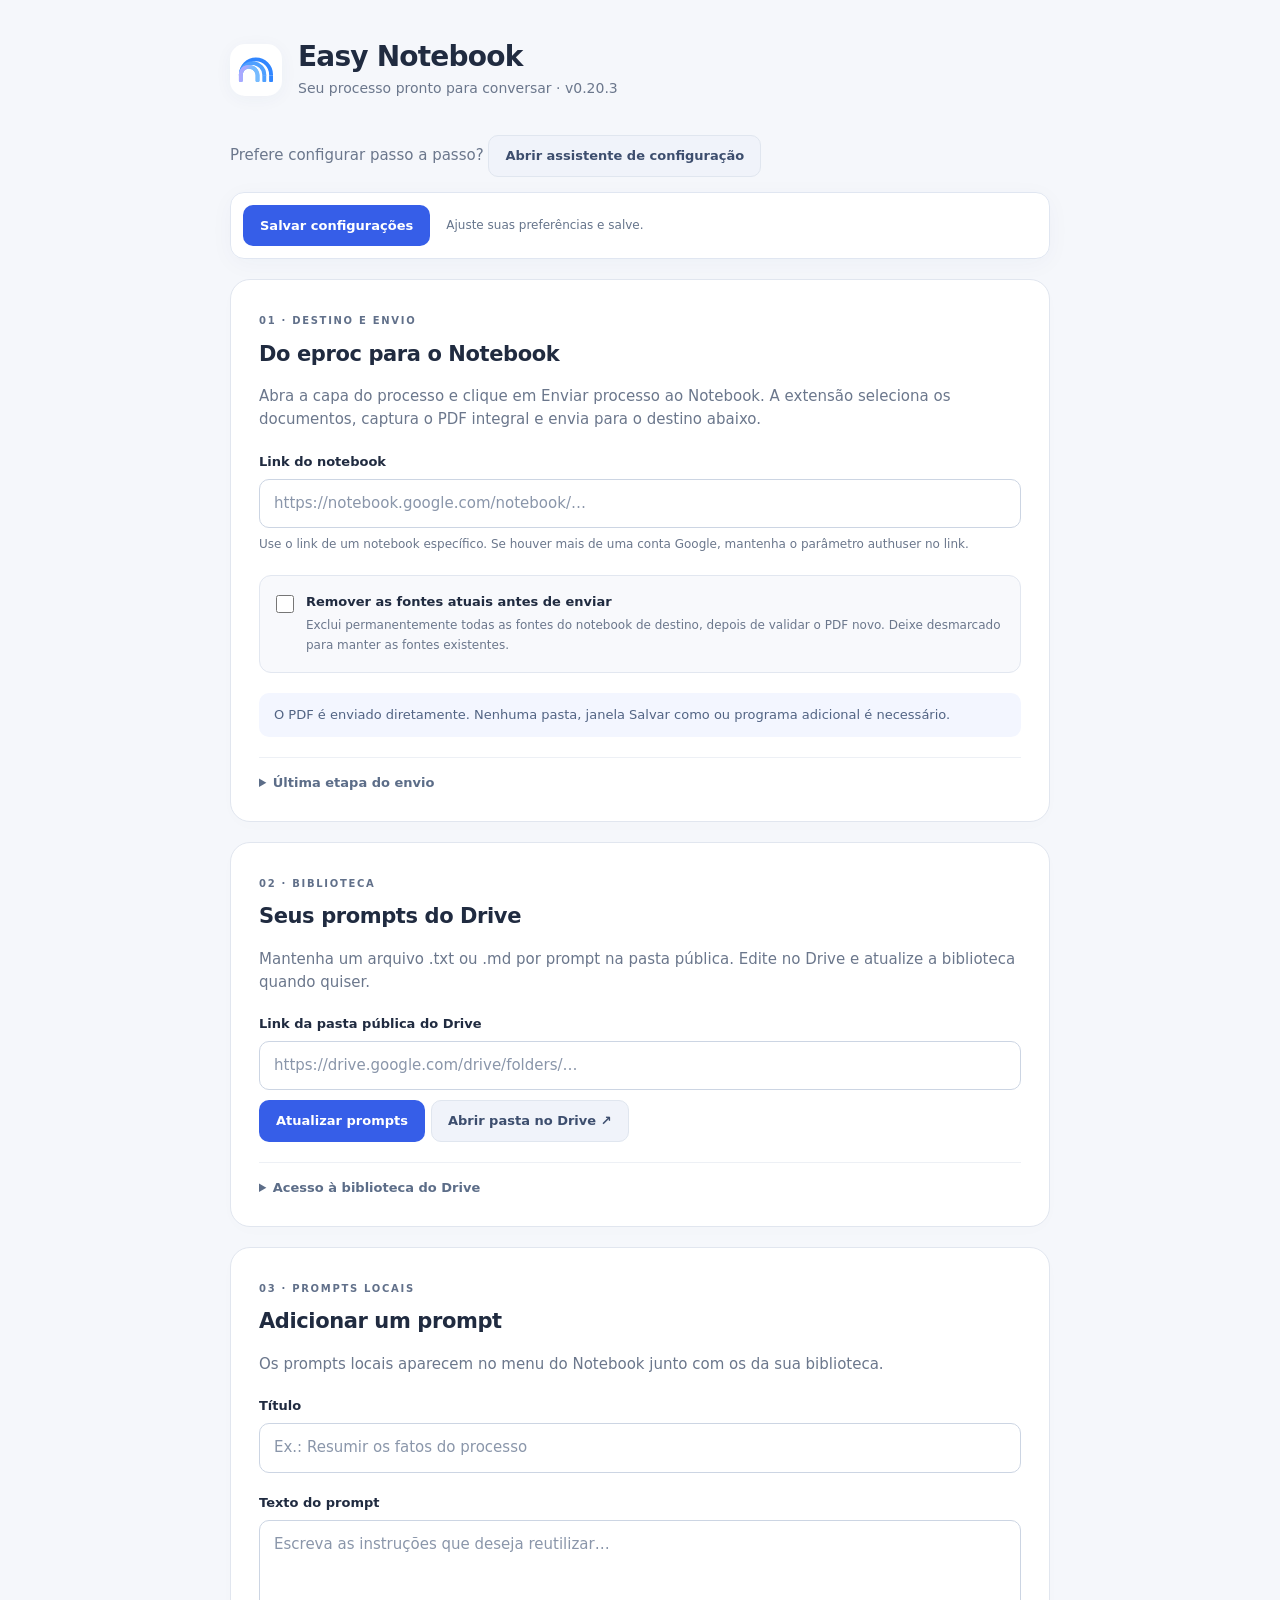
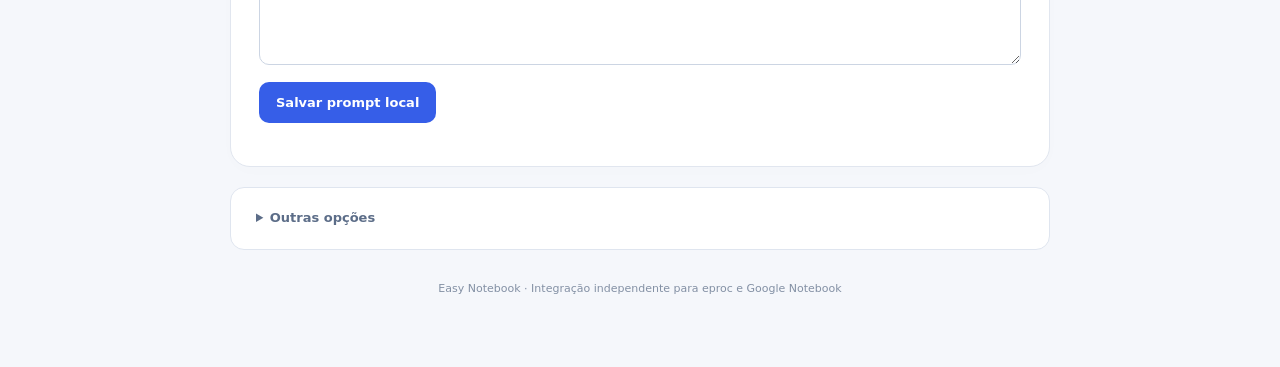
==== options.html @ 43a249f7 "Keep send action hidden throughout PDF generation" ====
<!doctype html>
<html lang="pt-BR"><meta charset="utf-8"><meta name="viewport" content="width=device-width,initial-scale=1"><title>Easy Notebook — Configurações</title><link rel="icon" href="icons/notebook.svg"><link rel="stylesheet" href="ui.css">
<main>
<header class="brand"><img src="icons/notebook.svg" width="52" height="52" alt=""><div><h1>Easy Notebook</h1><p class="muted">Seu processo pronto para conversar · v0.20.3</p></div></header>
<p class="muted setup-link">Prefere configurar passo a passo? <button id="setupWizard" type="button" class="secondary">Abrir assistente de configuração</button></p>
<div class="settings-toolbar"><button id="save" type="button">Salvar configurações</button><p id="status" role="status" aria-live="polite">Ajuste suas preferências e salve.</p></div>
<section><span class="eyebrow">01 · DESTINO E ENVIO</span><h2>Do eproc para o Notebook</h2><p class="muted">Abra a capa do processo e clique em Enviar processo ao Notebook. A extensão seleciona os documentos, captura o PDF integral e envia para o destino abaixo.</p><label for="notebook">Link do notebook</label><input id="notebook" type="url" placeholder="https://notebook.google.com/notebook/…"><small>Use o link de um notebook específico. Se houver mais de uma conta Google, mantenha o parâmetro authuser no link.</small>
<label class="check-card" for="replaceSources"><input id="replaceSources" type="checkbox"><span><strong>Remover as fontes atuais antes de enviar</strong><small>Exclui permanentemente todas as fontes do notebook de destino, depois de validar o PDF novo. Deixe desmarcado para manter as fontes existentes.</small></span></label>
<p class="hint">O PDF é enviado diretamente. Nenhuma pasta, janela Salvar como ou programa adicional é necessário.</p>
<details><summary>Última etapa do envio</summary><p id="flow-status" role="status">Nenhum andamento registrado.</p></details></section>
<section><span class="eyebrow">02 · BIBLIOTECA</span><h2>Seus prompts do Drive</h2><p class="muted">Mantenha um arquivo .txt ou .md por prompt na pasta pública. Edite no Drive e atualize a biblioteca quando quiser.</p><label for="folder">Link da pasta pública do Drive</label><input id="folder" type="url" placeholder="https://drive.google.com/drive/folders/…"><div class="button-row"><button id="sync" type="button">Atualizar prompts</button><button id="drive" class="secondary" type="button">Abrir pasta no Drive ↗</button></div><details><summary>Acesso à biblioteca do Drive</summary><label for="apiKey">Chave da API do Google Drive</label><input id="apiKey" type="password" autocomplete="off"><small>A atualização da pasta pública usa a API do Drive. Ative essa API e restrinja a chave a ela.</small></details></section>
<section><span class="eyebrow">03 · PROMPTS LOCAIS</span><h2>Adicionar um prompt</h2><p class="muted">Os prompts locais aparecem no menu do Notebook junto com os da sua biblioteca.</p><label for="title">Título</label><input id="title" placeholder="Ex.: Resumir os fatos do processo"><label for="body">Texto do prompt</label><textarea id="body" placeholder="Escreva as instruções que deseja reutilizar…"></textarea><button id="add" type="button">Salvar prompt local</button><ul id="prompts"></ul></section>
<details class="advanced"><summary>Outras opções</summary><p>Na capa do processo, o botão fica ao lado de Imprimir. Nas outras páginas, arraste o botão Easy Notebook para reposicioná-lo. A posição fica salva neste navegador, tanto no eproc quanto no Notebook.</p><button id="resetPosition" class="secondary" type="button">Restaurar posição do botão</button><hr><p>Para enviar um PDF que já está no computador, selecione o arquivo completo.</p><a class="button" href="transfer.html">Selecionar PDF</a><button id="downloads" class="secondary" type="button">Abrir pasta de downloads</button></details>
<footer>Easy Notebook · Integração independente para eproc e Google Notebook</footer>
</main><script src="options.js" type="module"></script></html>
---- ui.css ----
*{box-sizing:border-box}body{font:15px/1.55 system-ui,-apple-system,sans-serif;background:#f5f7fb;color:#202b40;margin:0;padding:40px 24px}main{max-width:820px;margin:auto}.brand{display:flex;gap:16px;align-items:center;margin:0 0 26px}.brand img{background:#fff;padding:8px;border-radius:15px;box-shadow:0 3px 18px #334c7d0b}.brand h1{font-size:28px;letter-spacing:-.8px;line-height:1.2;margin:0 0 4px}.brand p{margin:0;font-size:14px}section{background:#fff;border:1px solid #e1e6ef;border-radius:20px;padding:28px;margin:20px 0;box-shadow:0 4px 18px #1d335803}h2{font-size:21px;letter-spacing:-.4px;margin:6px 0 10px}h1{margin-bottom:4px}.eyebrow{font-size:10px;font-weight:750;letter-spacing:1.7px;color:#61708a}label{display:block;font-weight:600;font-size:13px;margin:20px 0 7px}input,textarea{width:100%;padding:12px 14px;border:1px solid #ccd5e3;border-radius:10px;font:inherit;background:#fff;color:inherit}input::placeholder,textarea::placeholder{color:#8a96aa}textarea{min-height:145px;resize:vertical}button,a.button{display:inline-block;background:#365ee8;color:#fff;border:1px solid transparent;padding:10px 16px;border-radius:10px;cursor:pointer;margin:10px 6px 0 0;text-decoration:none;font:600 13px/1.5 system-ui;transition:background .15s}button:hover,a.button:hover{background:#2748c9}button.secondary{background:#f0f3fa;color:#3d4e6e;border-color:#e0e6ef}button.secondary:hover{background:#e6ecf7}button:disabled{opacity:.5;cursor:wait}.muted,small{color:#6b778c}small{display:block;font-size:12px;line-height:1.65;margin-top:7px}.hint{background:#f3f6ff;color:#526484;padding:12px 15px;border-radius:10px;font-size:13px;margin-top:20px}.check-card{display:flex;align-items:flex-start;gap:12px;background:#f8f9fc;border:1px solid #e2e7f0;border-radius:12px;padding:16px;font-weight:400;cursor:pointer}.check-card input{width:18px;height:18px;flex-shrink:0;margin:3px 0;accent-color:#365ee8}.check-card strong{font-size:13px}.check-card small{margin:4px 0 0}.settings-toolbar{position:sticky;top:12px;z-index:10;background:#ffffffed;backdrop-filter:blur(12px);border:1px solid #e0e6f1;border-radius:14px;padding:12px;display:flex;align-items:center;gap:16px;box-shadow:0 5px 24px #233d6809}.settings-toolbar #save{flex-shrink:0;margin:0}.settings-toolbar #status{margin:0;color:#65748b;font-size:12px;white-space:pre-wrap}details{margin-top:20px;border-top:1px solid #edf0f5;padding-top:15px}summary{font-size:13px;color:#5c6d88;cursor:pointer;font-weight:600}.advanced{padding:20px 25px;border:1px solid #dfe5ef;border-radius:14px;background:#fff}.advanced p{font-size:13px;color:#65748b}li{display:flex;align-items:center;justify-content:space-between;gap:12px;padding:10px 0;border-bottom:1px solid #edf0f5;font-size:13px}ul{padding:0}li button{margin:0}footer{font-size:11px;color:#8390a4;text-align:center;padding:30px}button:focus-visible,input:focus-visible,textarea:focus-visible,a:focus-visible,summary:focus-visible{outline:3px solid #a5b9ff;outline-offset:3px}@media(max-width:600px){body{padding:20px 14px}section{padding:20px}.settings-toolbar{align-items:stretch;flex-direction:column;gap:8px}.brand h1{font-size:24px}}
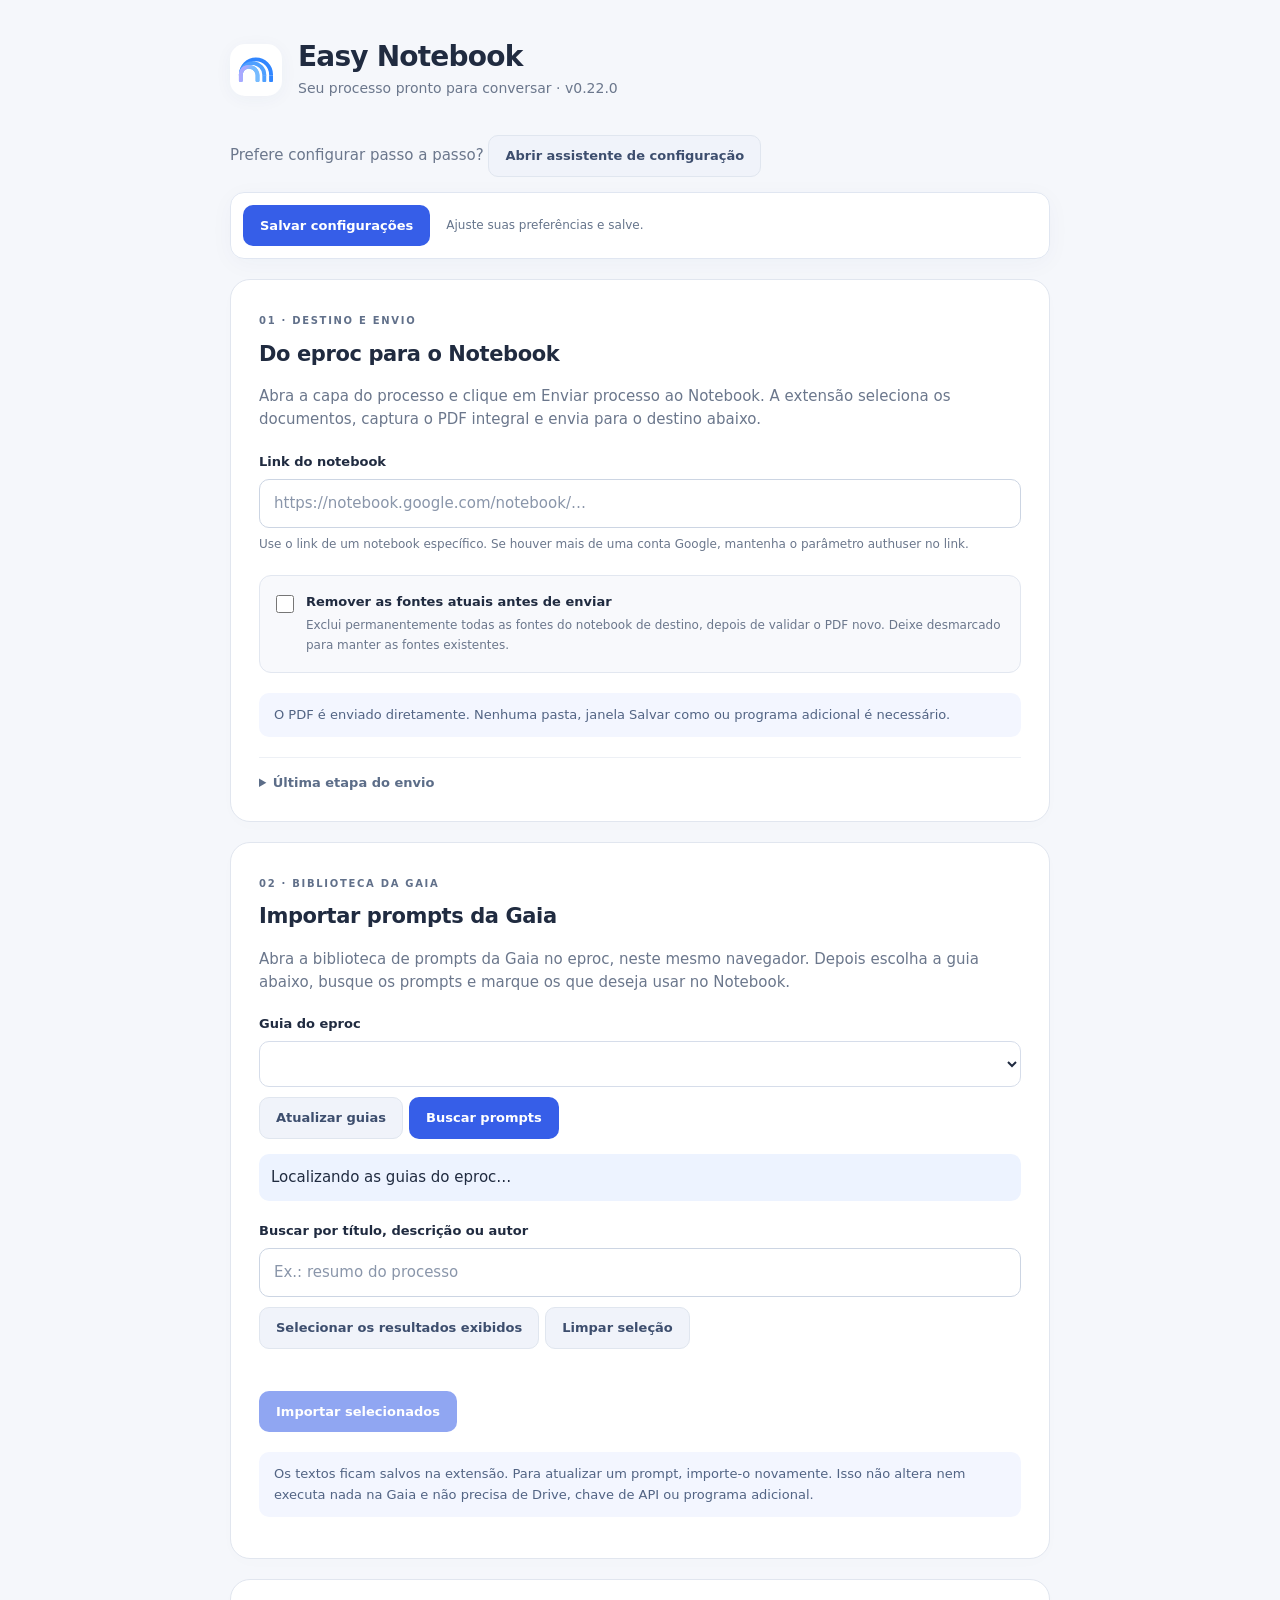
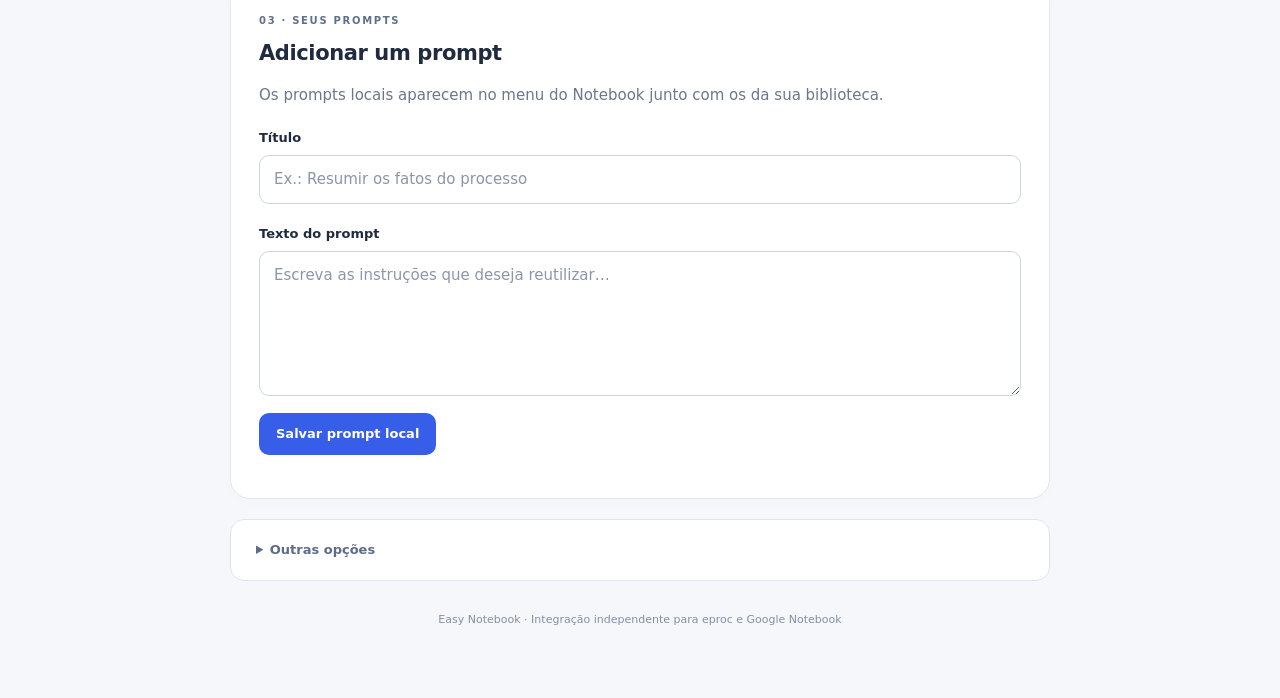
==== commit 6547caa3: "v0.22.0: importar prompts da Gaia" ====
--- a/options.html
+++ b/options.html
@@ -1,15 +1,22 @@
 <!doctype html>
 <html lang="pt-BR"><meta charset="utf-8"><meta name="viewport" content="width=device-width,initial-scale=1"><title>Easy Notebook — Configurações</title><link rel="icon" href="icons/notebook.svg"><link rel="stylesheet" href="ui.css">
 <main>
-<header class="brand"><img src="icons/notebook.svg" width="52" height="52" alt=""><div><h1>Easy Notebook</h1><p class="muted">Seu processo pronto para conversar · v0.20.3</p></div></header>
+<header class="brand"><img src="icons/notebook.svg" width="52" height="52" alt=""><div><h1>Easy Notebook</h1><p class="muted">Seu processo pronto para conversar · v0.22.0</p></div></header>
 <p class="muted setup-link">Prefere configurar passo a passo? <button id="setupWizard" type="button" class="secondary">Abrir assistente de configuração</button></p>
 <div class="settings-toolbar"><button id="save" type="button">Salvar configurações</button><p id="status" role="status" aria-live="polite">Ajuste suas preferências e salve.</p></div>
 <section><span class="eyebrow">01 · DESTINO E ENVIO</span><h2>Do eproc para o Notebook</h2><p class="muted">Abra a capa do processo e clique em Enviar processo ao Notebook. A extensão seleciona os documentos, captura o PDF integral e envia para o destino abaixo.</p><label for="notebook">Link do notebook</label><input id="notebook" type="url" placeholder="https://notebook.google.com/notebook/…"><small>Use o link de um notebook específico. Se houver mais de uma conta Google, mantenha o parâmetro authuser no link.</small>
 <label class="check-card" for="replaceSources"><input id="replaceSources" type="checkbox"><span><strong>Remover as fontes atuais antes de enviar</strong><small>Exclui permanentemente todas as fontes do notebook de destino, depois de validar o PDF novo. Deixe desmarcado para manter as fontes existentes.</small></span></label>
 <p class="hint">O PDF é enviado diretamente. Nenhuma pasta, janela Salvar como ou programa adicional é necessário.</p>
 <details><summary>Última etapa do envio</summary><p id="flow-status" role="status">Nenhum andamento registrado.</p></details></section>
-<section><span class="eyebrow">02 · BIBLIOTECA</span><h2>Seus prompts do Drive</h2><p class="muted">Mantenha um arquivo .txt ou .md por prompt na pasta pública. Edite no Drive e atualize a biblioteca quando quiser.</p><label for="folder">Link da pasta pública do Drive</label><input id="folder" type="url" placeholder="https://drive.google.com/drive/folders/…"><div class="button-row"><button id="sync" type="button">Atualizar prompts</button><button id="drive" class="secondary" type="button">Abrir pasta no Drive ↗</button></div><details><summary>Acesso à biblioteca do Drive</summary><label for="apiKey">Chave da API do Google Drive</label><input id="apiKey" type="password" autocomplete="off"><small>A atualização da pasta pública usa a API do Drive. Ative essa API e restrinja a chave a ela.</small></details></section>
-<section><span class="eyebrow">03 · PROMPTS LOCAIS</span><h2>Adicionar um prompt</h2><p class="muted">Os prompts locais aparecem no menu do Notebook junto com os da sua biblioteca.</p><label for="title">Título</label><input id="title" placeholder="Ex.: Resumir os fatos do processo"><label for="body">Texto do prompt</label><textarea id="body" placeholder="Escreva as instruções que deseja reutilizar…"></textarea><button id="add" type="button">Salvar prompt local</button><ul id="prompts"></ul></section>
+<section id="gaia-library"><span class="eyebrow">02 · BIBLIOTECA DA GAIA</span><h2>Importar prompts da Gaia</h2>
+<p class="muted">Abra a biblioteca de prompts da Gaia no eproc, neste mesmo navegador. Depois escolha a guia abaixo, busque os prompts e marque os que deseja usar no Notebook.</p>
+<label for="gaia-tab">Guia do eproc</label><select id="gaia-tab"></select><div class="button-row"><button id="gaia-tabs" class="secondary" type="button">Atualizar guias</button><button id="gaia-list" type="button">Buscar prompts</button></div>
+<p id="gaia-status" role="status" aria-live="polite">Localizando as guias do eproc…</p><label for="gaia-search">Buscar por título, descrição ou autor</label><input id="gaia-search" type="search" placeholder="Ex.: resumo do processo">
+<div class="button-row"><button id="gaia-select-visible" class="secondary" type="button">Selecionar os resultados exibidos</button><button id="gaia-clear" class="secondary" type="button">Limpar seleção</button></div>
+<p id="gaia-count"></p><div id="gaia-results"></div><button id="gaia-import" type="button" disabled>Importar selecionados</button>
+<p class="hint">Os textos ficam salvos na extensão. Para atualizar um prompt, importe-o novamente. Isso não altera nem executa nada na Gaia e não precisa de Drive, chave de API ou programa adicional.</p></section>
+<dialog id="gaia-preview" aria-labelledby="gaia-preview-title"><h2 id="gaia-preview-title"></h2><pre id="gaia-preview-text"></pre><button id="gaia-preview-close" type="button">Fechar prévia</button></dialog>
+<section><span class="eyebrow">03 · SEUS PROMPTS</span><h2>Adicionar um prompt</h2><p class="muted">Os prompts locais aparecem no menu do Notebook junto com os da sua biblioteca.</p><label for="title">Título</label><input id="title" placeholder="Ex.: Resumir os fatos do processo"><label for="body">Texto do prompt</label><textarea id="body" placeholder="Escreva as instruções que deseja reutilizar…"></textarea><button id="add" type="button">Salvar prompt local</button><ul id="prompts"></ul></section>
 <details class="advanced"><summary>Outras opções</summary><p>Na capa do processo, o botão fica ao lado de Imprimir. Nas outras páginas, arraste o botão Easy Notebook para reposicioná-lo. A posição fica salva neste navegador, tanto no eproc quanto no Notebook.</p><button id="resetPosition" class="secondary" type="button">Restaurar posição do botão</button><hr><p>Para enviar um PDF que já está no computador, selecione o arquivo completo.</p><a class="button" href="transfer.html">Selecionar PDF</a><button id="downloads" class="secondary" type="button">Abrir pasta de downloads</button></details>
 <footer>Easy Notebook · Integração independente para eproc e Google Notebook</footer>
 </main><script src="options.js" type="module"></script></html>
--- a/ui.css
+++ b/ui.css
@@ -1 +1,2 @@
 *{box-sizing:border-box}body{font:15px/1.55 system-ui,-apple-system,sans-serif;background:#f5f7fb;color:#202b40;margin:0;padding:40px 24px}main{max-width:820px;margin:auto}.brand{display:flex;gap:16px;align-items:center;margin:0 0 26px}.brand img{background:#fff;padding:8px;border-radius:15px;box-shadow:0 3px 18px #334c7d0b}.brand h1{font-size:28px;letter-spacing:-.8px;line-height:1.2;margin:0 0 4px}.brand p{margin:0;font-size:14px}section{background:#fff;border:1px solid #e1e6ef;border-radius:20px;padding:28px;margin:20px 0;box-shadow:0 4px 18px #1d335803}h2{font-size:21px;letter-spacing:-.4px;margin:6px 0 10px}h1{margin-bottom:4px}.eyebrow{font-size:10px;font-weight:750;letter-spacing:1.7px;color:#61708a}label{display:block;font-weight:600;font-size:13px;margin:20px 0 7px}input,textarea{width:100%;padding:12px 14px;border:1px solid #ccd5e3;border-radius:10px;font:inherit;background:#fff;color:inherit}input::placeholder,textarea::placeholder{color:#8a96aa}textarea{min-height:145px;resize:vertical}button,a.button{display:inline-block;background:#365ee8;color:#fff;border:1px solid transparent;padding:10px 16px;border-radius:10px;cursor:pointer;margin:10px 6px 0 0;text-decoration:none;font:600 13px/1.5 system-ui;transition:background .15s}button:hover,a.button:hover{background:#2748c9}button.secondary{background:#f0f3fa;color:#3d4e6e;border-color:#e0e6ef}button.secondary:hover{background:#e6ecf7}button:disabled{opacity:.5;cursor:wait}.muted,small{color:#6b778c}small{display:block;font-size:12px;line-height:1.65;margin-top:7px}.hint{background:#f3f6ff;color:#526484;padding:12px 15px;border-radius:10px;font-size:13px;margin-top:20px}.check-card{display:flex;align-items:flex-start;gap:12px;background:#f8f9fc;border:1px solid #e2e7f0;border-radius:12px;padding:16px;font-weight:400;cursor:pointer}.check-card input{width:18px;height:18px;flex-shrink:0;margin:3px 0;accent-color:#365ee8}.check-card strong{font-size:13px}.check-card small{margin:4px 0 0}.settings-toolbar{position:sticky;top:12px;z-index:10;background:#ffffffed;backdrop-filter:blur(12px);border:1px solid #e0e6f1;border-radius:14px;padding:12px;display:flex;align-items:center;gap:16px;box-shadow:0 5px 24px #233d6809}.settings-toolbar #save{flex-shrink:0;margin:0}.settings-toolbar #status{margin:0;color:#65748b;font-size:12px;white-space:pre-wrap}details{margin-top:20px;border-top:1px solid #edf0f5;padding-top:15px}summary{font-size:13px;color:#5c6d88;cursor:pointer;font-weight:600}.advanced{padding:20px 25px;border:1px solid #dfe5ef;border-radius:14px;background:#fff}.advanced p{font-size:13px;color:#65748b}li{display:flex;align-items:center;justify-content:space-between;gap:12px;padding:10px 0;border-bottom:1px solid #edf0f5;font-size:13px}ul{padding:0}li button{margin:0}footer{font-size:11px;color:#8390a4;text-align:center;padding:30px}button:focus-visible,input:focus-visible,textarea:focus-visible,a:focus-visible,summary:focus-visible{outline:3px solid #a5b9ff;outline-offset:3px}@media(max-width:600px){body{padding:20px 14px}section{padding:20px}.settings-toolbar{align-items:stretch;flex-direction:column;gap:8px}.brand h1{font-size:24px}}
+select{width:100%;padding:12px;border:1px solid #d6ddea;border-radius:10px;background:white;color:inherit;font:inherit}#gaia-results{max-height:520px;overflow:auto;margin:16px 0}.gaia-card{border:1px solid #d6ddea;border-radius:12px;margin:10px 0;padding:14px}.gaia-card label{display:flex;gap:12px;align-items:flex-start;margin:0}.gaia-card input[type=checkbox]{width:20px;height:20px;flex-shrink:0;margin:3px 0}.gaia-card small{display:block;margin-top:6px}.gaia-card p{white-space:pre-wrap;overflow-wrap:anywhere}.gaia-card span{min-width:0;overflow-wrap:anywhere}#gaia-status{padding:12px;background:#edf3ff;border-radius:10px}#gaia-preview{border:1px solid #d6ddea;border-radius:18px;padding:24px;width:min(850px,88vw);max-height:85vh}#gaia-preview::backdrop{background:#10244888}#gaia-preview pre{white-space:pre-wrap;overflow-wrap:anywhere;font:15px/1.6 system-ui;max-height:55vh;overflow:auto}#gaia-preview button{position:sticky;bottom:0}button:disabled{opacity:.55;cursor:default}#prompts li{display:flex;justify-content:space-between;align-items:center;gap:12px;overflow-wrap:anywhere}#prompts li span{min-width:0}
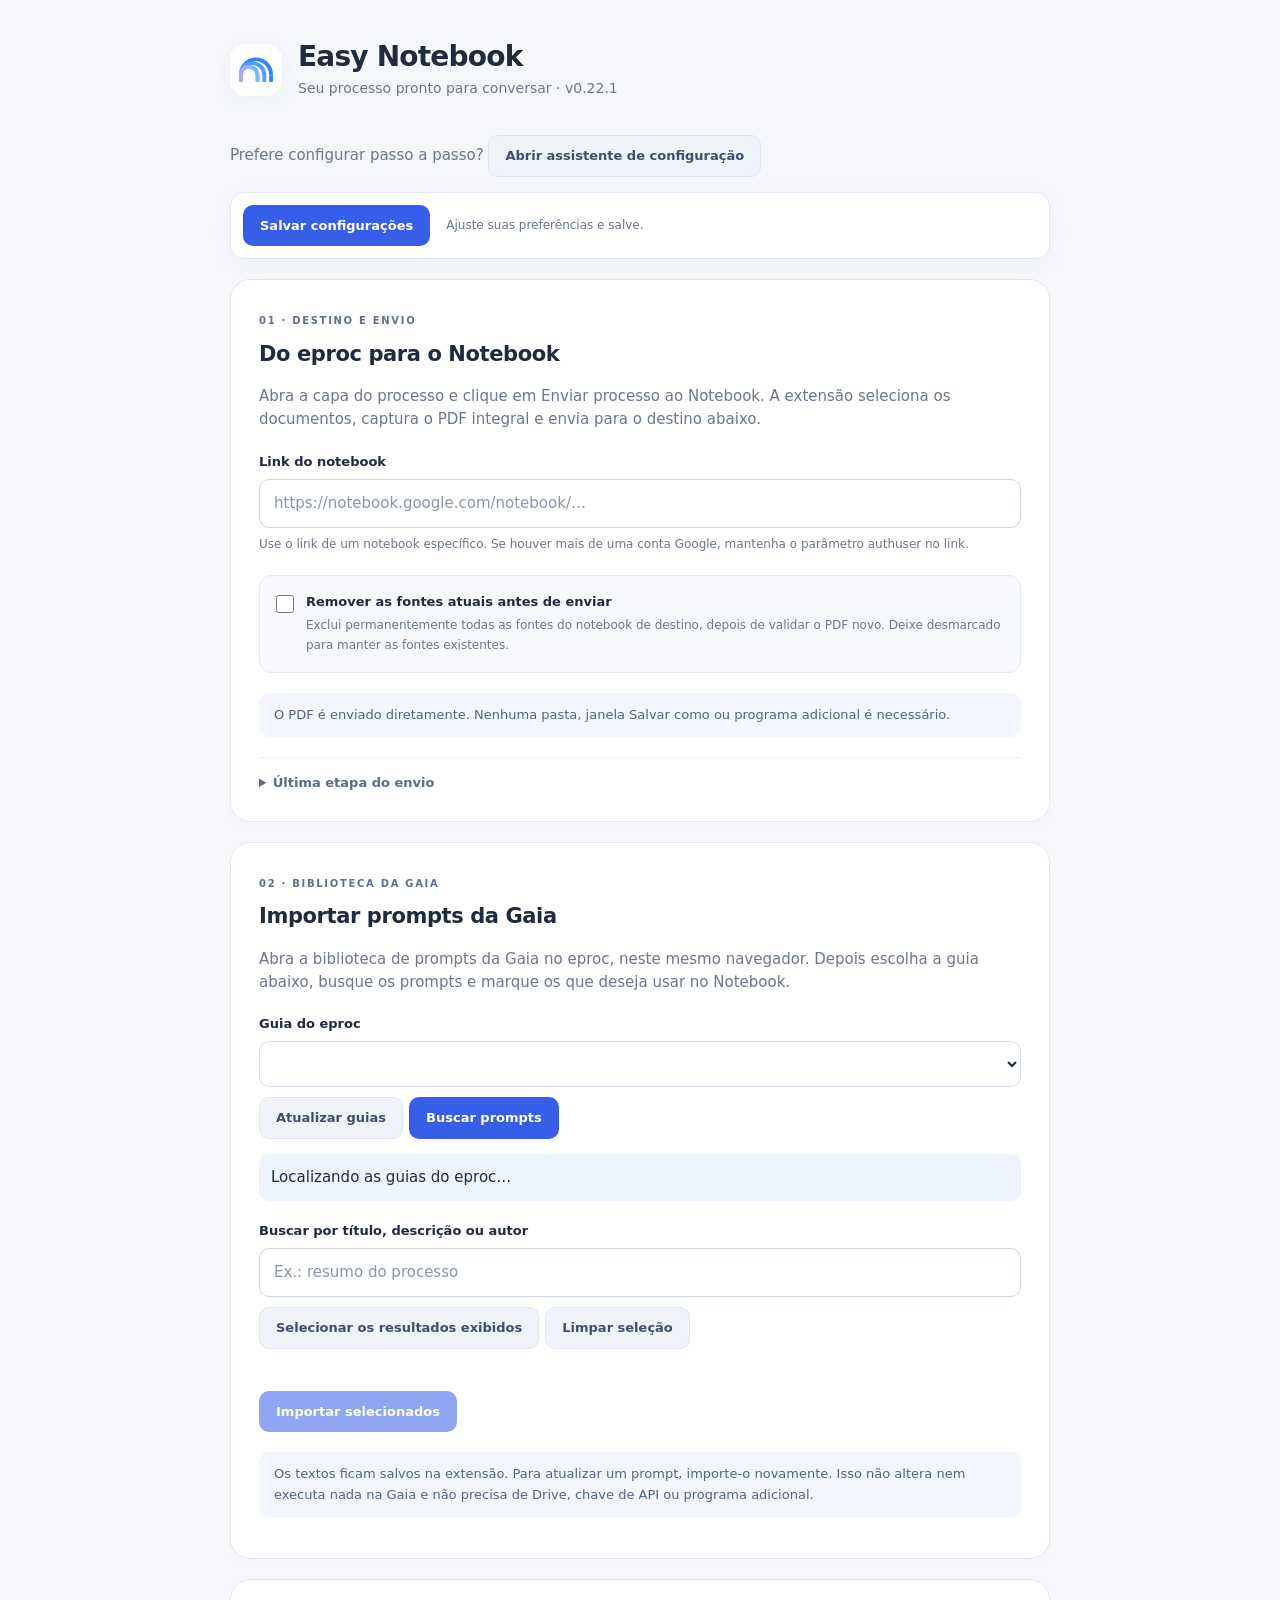
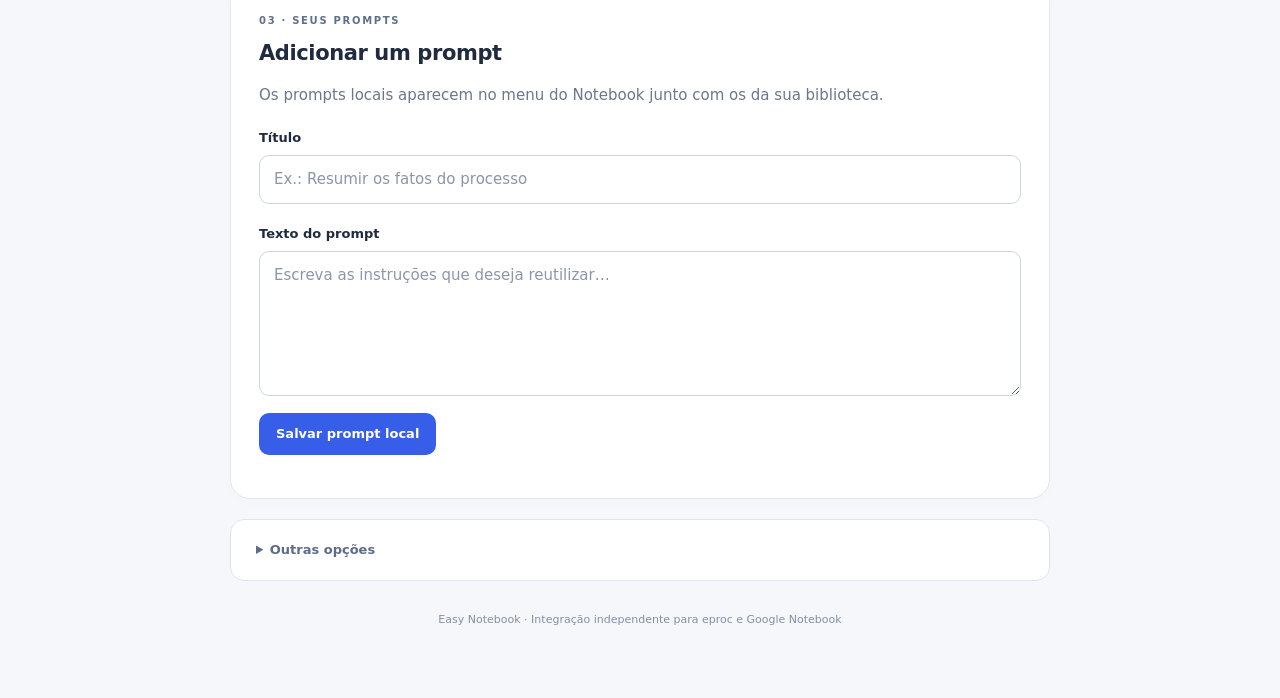
==== commit 43b2f93d: "v0.22.1: prompts ao lado do chat" ====
--- a/options.html
+++ b/options.html
@@ -1,7 +1,7 @@
 <!doctype html>
 <html lang="pt-BR"><meta charset="utf-8"><meta name="viewport" content="width=device-width,initial-scale=1"><title>Easy Notebook — Configurações</title><link rel="icon" href="icons/notebook.svg"><link rel="stylesheet" href="ui.css">
 <main>
-<header class="brand"><img src="icons/notebook.svg" width="52" height="52" alt=""><div><h1>Easy Notebook</h1><p class="muted">Seu processo pronto para conversar · v0.22.0</p></div></header>
+<header class="brand"><img src="icons/notebook.svg" width="52" height="52" alt=""><div><h1>Easy Notebook</h1><p class="muted">Seu processo pronto para conversar · v0.22.1</p></div></header>
 <p class="muted setup-link">Prefere configurar passo a passo? <button id="setupWizard" type="button" class="secondary">Abrir assistente de configuração</button></p>
 <div class="settings-toolbar"><button id="save" type="button">Salvar configurações</button><p id="status" role="status" aria-live="polite">Ajuste suas preferências e salve.</p></div>
 <section><span class="eyebrow">01 · DESTINO E ENVIO</span><h2>Do eproc para o Notebook</h2><p class="muted">Abra a capa do processo e clique em Enviar processo ao Notebook. A extensão seleciona os documentos, captura o PDF integral e envia para o destino abaixo.</p><label for="notebook">Link do notebook</label><input id="notebook" type="url" placeholder="https://notebook.google.com/notebook/…"><small>Use o link de um notebook específico. Se houver mais de uma conta Google, mantenha o parâmetro authuser no link.</small>
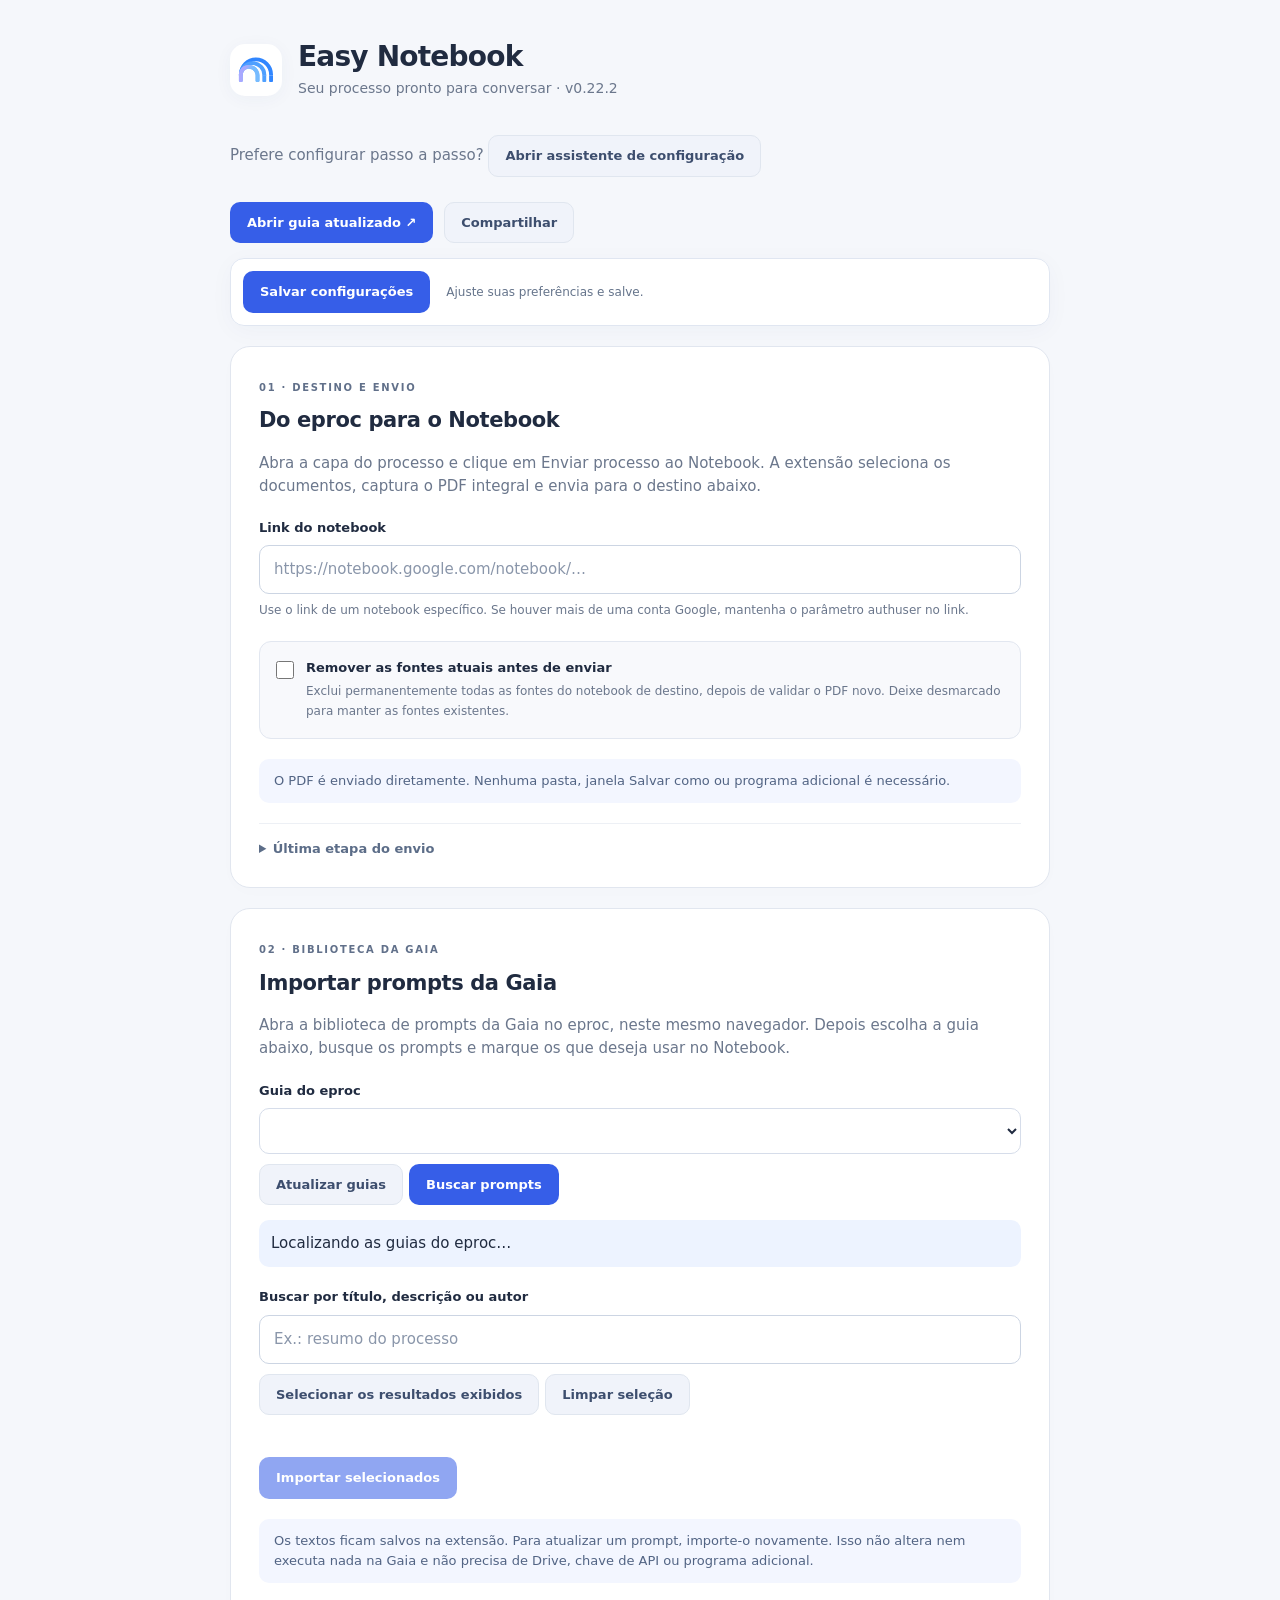
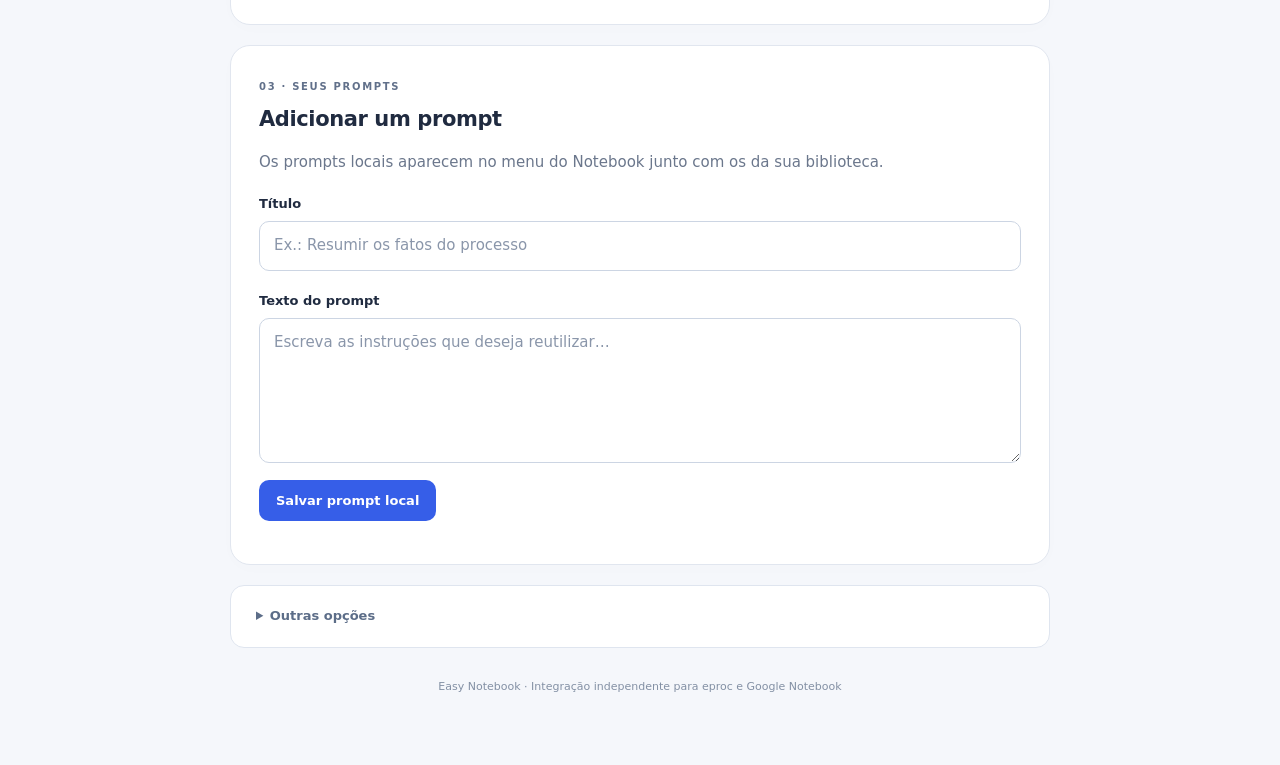
==== commit dfc360b5: "v0.22.2: guia e compartilhamento nas configurações" ====
--- a/options.html
+++ b/options.html
@@ -1,8 +1,9 @@
 <!doctype html>
 <html lang="pt-BR"><meta charset="utf-8"><meta name="viewport" content="width=device-width,initial-scale=1"><title>Easy Notebook — Configurações</title><link rel="icon" href="icons/notebook.svg"><link rel="stylesheet" href="ui.css">
 <main>
-<header class="brand"><img src="icons/notebook.svg" width="52" height="52" alt=""><div><h1>Easy Notebook</h1><p class="muted">Seu processo pronto para conversar · v0.22.1</p></div></header>
+<header class="brand"><img src="icons/notebook.svg" width="52" height="52" alt=""><div><h1>Easy Notebook</h1><p class="muted">Seu processo pronto para conversar · v0.22.2</p></div></header>
 <p class="muted setup-link">Prefere configurar passo a passo? <button id="setupWizard" type="button" class="secondary">Abrir assistente de configuração</button></p>
+<p class="muted setup-link"><a id="guide" class="button secondary-link" href="https://rambond123.github.io/easy-notebook/" target="_blank" rel="noopener">Abrir guia atualizado ↗</a> <button id="shareGuide" type="button" class="secondary">Compartilhar</button></p>
 <div class="settings-toolbar"><button id="save" type="button">Salvar configurações</button><p id="status" role="status" aria-live="polite">Ajuste suas preferências e salve.</p></div>
 <section><span class="eyebrow">01 · DESTINO E ENVIO</span><h2>Do eproc para o Notebook</h2><p class="muted">Abra a capa do processo e clique em Enviar processo ao Notebook. A extensão seleciona os documentos, captura o PDF integral e envia para o destino abaixo.</p><label for="notebook">Link do notebook</label><input id="notebook" type="url" placeholder="https://notebook.google.com/notebook/…"><small>Use o link de um notebook específico. Se houver mais de uma conta Google, mantenha o parâmetro authuser no link.</small>
 <label class="check-card" for="replaceSources"><input id="replaceSources" type="checkbox"><span><strong>Remover as fontes atuais antes de enviar</strong><small>Exclui permanentemente todas as fontes do notebook de destino, depois de validar o PDF novo. Deixe desmarcado para manter as fontes existentes.</small></span></label>
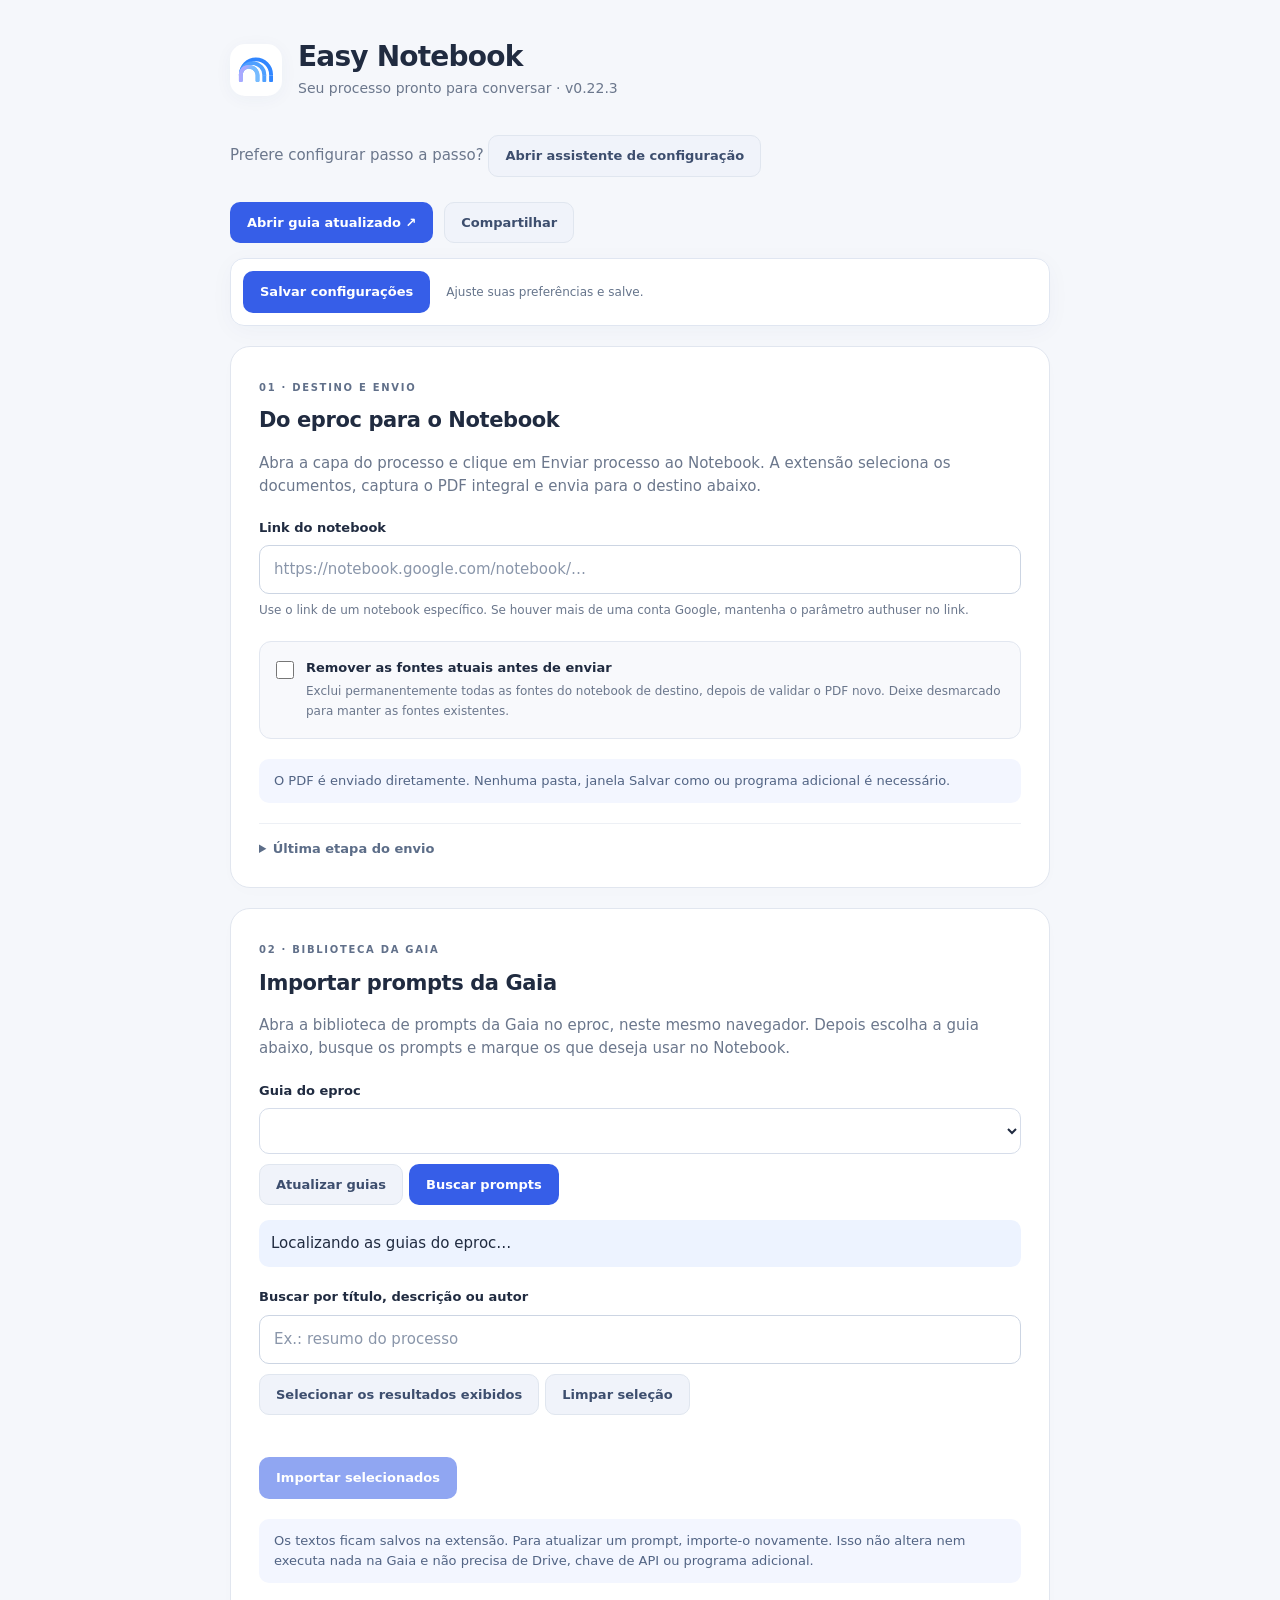
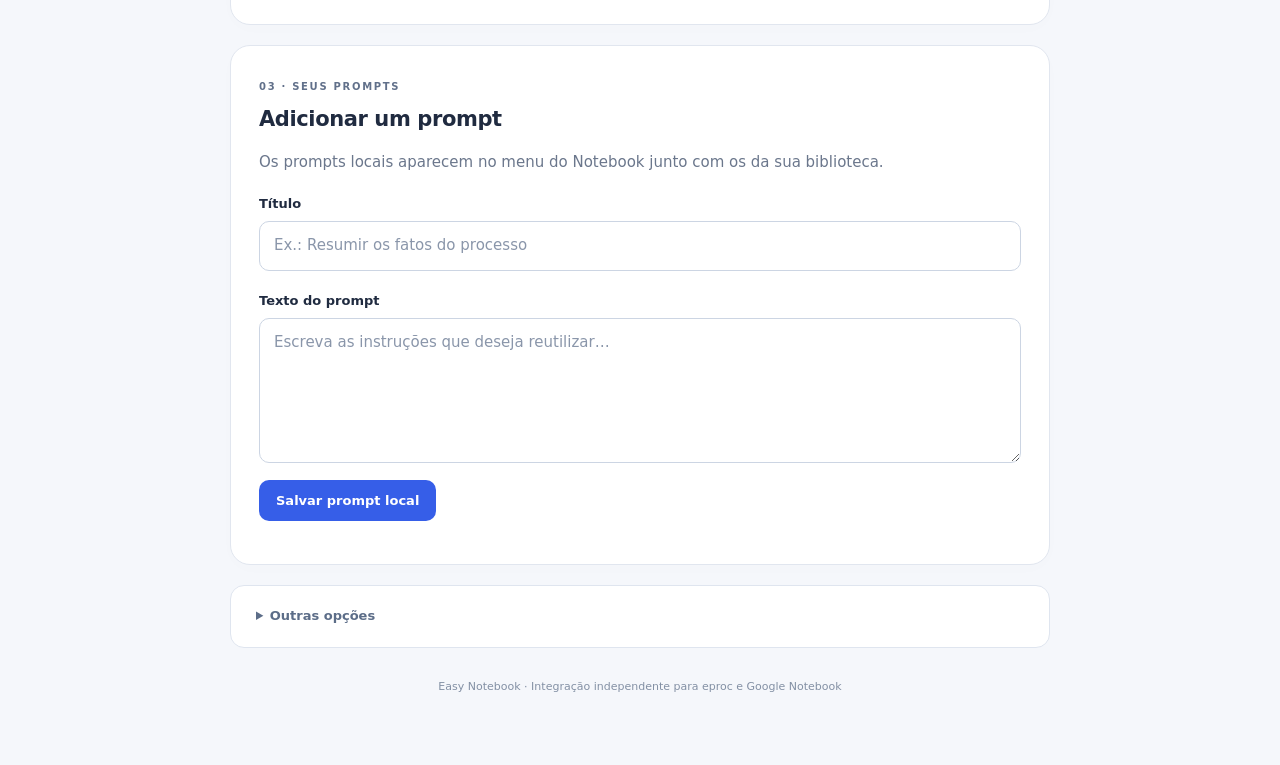
==== commit daa467ef: "v0.22.3: estabiliza geração do PDF na árvore" ====
--- a/options.html
+++ b/options.html
@@ -1,7 +1,7 @@
 <!doctype html>
 <html lang="pt-BR"><meta charset="utf-8"><meta name="viewport" content="width=device-width,initial-scale=1"><title>Easy Notebook — Configurações</title><link rel="icon" href="icons/notebook.svg"><link rel="stylesheet" href="ui.css">
 <main>
-<header class="brand"><img src="icons/notebook.svg" width="52" height="52" alt=""><div><h1>Easy Notebook</h1><p class="muted">Seu processo pronto para conversar · v0.22.2</p></div></header>
+<header class="brand"><img src="icons/notebook.svg" width="52" height="52" alt=""><div><h1>Easy Notebook</h1><p class="muted">Seu processo pronto para conversar · v0.22.3</p></div></header>
 <p class="muted setup-link">Prefere configurar passo a passo? <button id="setupWizard" type="button" class="secondary">Abrir assistente de configuração</button></p>
 <p class="muted setup-link"><a id="guide" class="button secondary-link" href="https://rambond123.github.io/easy-notebook/" target="_blank" rel="noopener">Abrir guia atualizado ↗</a> <button id="shareGuide" type="button" class="secondary">Compartilhar</button></p>
 <div class="settings-toolbar"><button id="save" type="button">Salvar configurações</button><p id="status" role="status" aria-live="polite">Ajuste suas preferências e salve.</p></div>
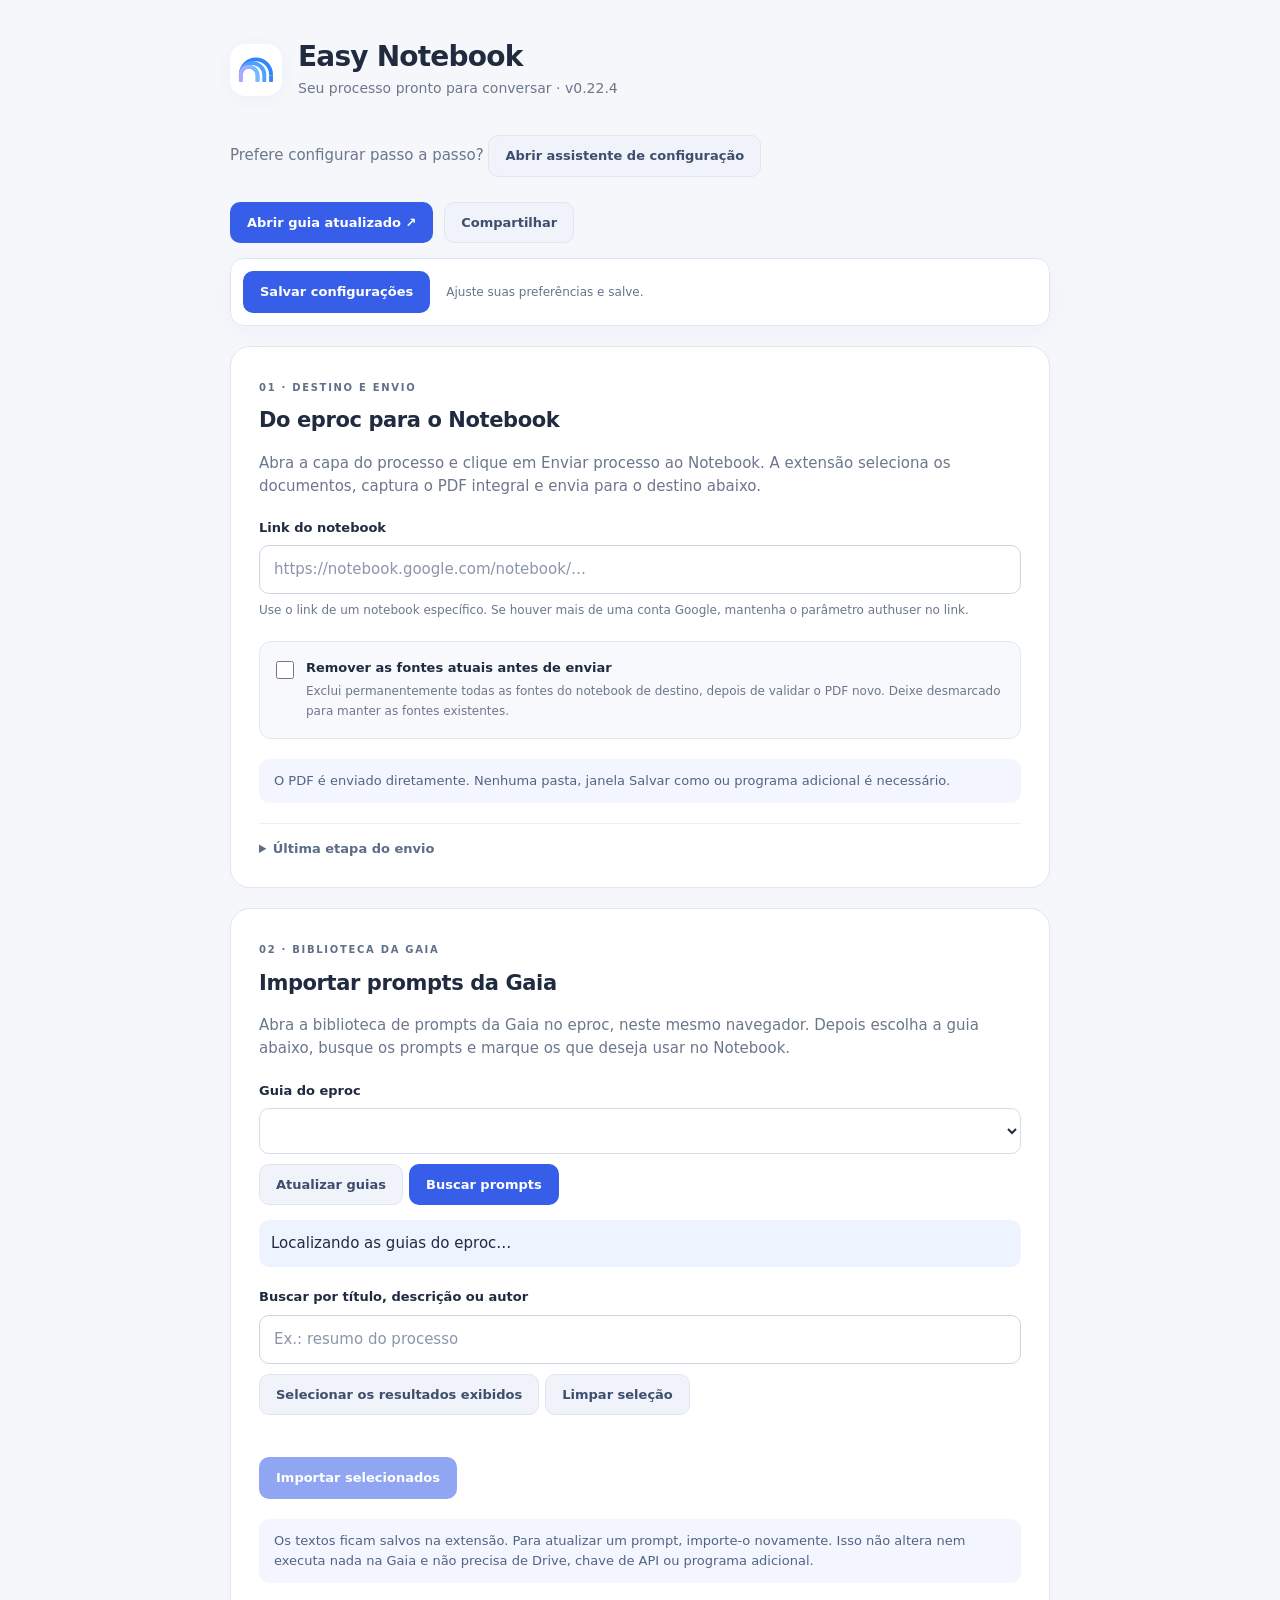
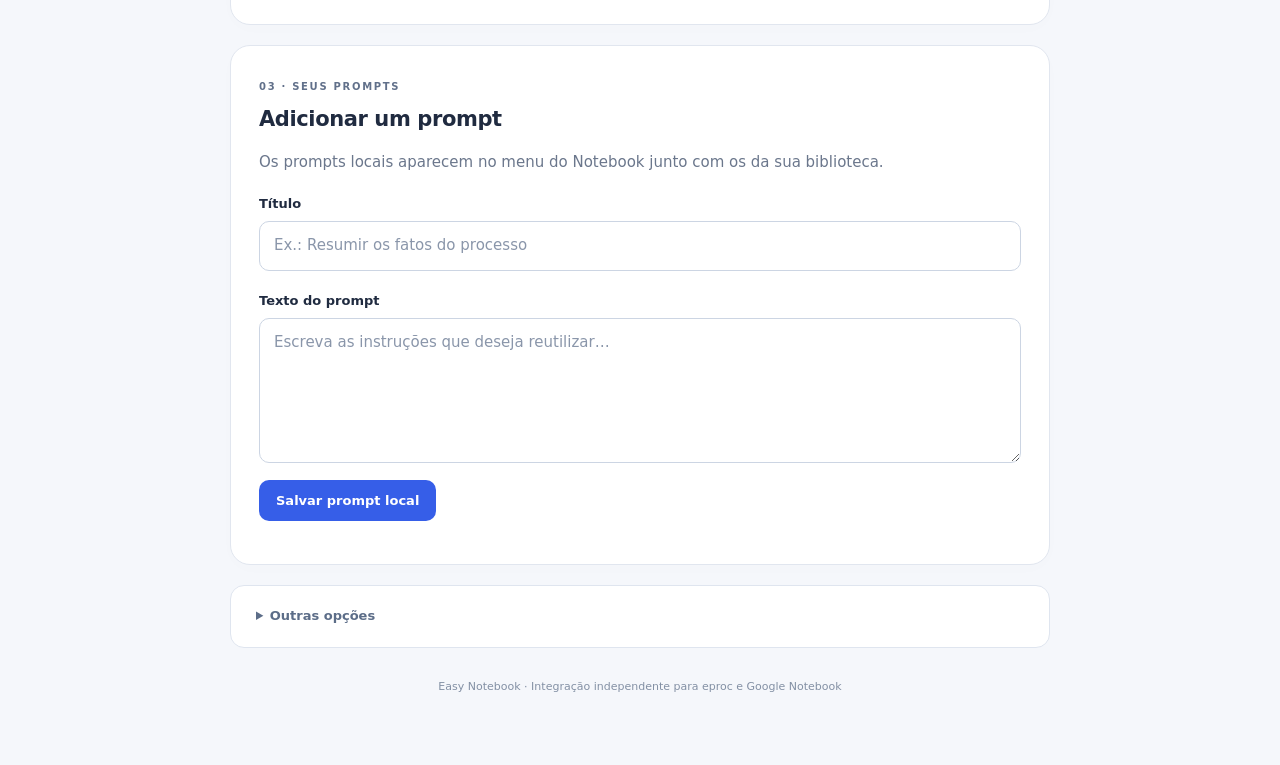
==== commit 960e6e12: "v0.22.4: restaura selecao comprovada da arvore" ====
--- a/options.html
+++ b/options.html
@@ -1,7 +1,7 @@
 <!doctype html>
 <html lang="pt-BR"><meta charset="utf-8"><meta name="viewport" content="width=device-width,initial-scale=1"><title>Easy Notebook — Configurações</title><link rel="icon" href="icons/notebook.svg"><link rel="stylesheet" href="ui.css">
 <main>
-<header class="brand"><img src="icons/notebook.svg" width="52" height="52" alt=""><div><h1>Easy Notebook</h1><p class="muted">Seu processo pronto para conversar · v0.22.3</p></div></header>
+<header class="brand"><img src="icons/notebook.svg" width="52" height="52" alt=""><div><h1>Easy Notebook</h1><p class="muted">Seu processo pronto para conversar · v0.22.4</p></div></header>
 <p class="muted setup-link">Prefere configurar passo a passo? <button id="setupWizard" type="button" class="secondary">Abrir assistente de configuração</button></p>
 <p class="muted setup-link"><a id="guide" class="button secondary-link" href="https://rambond123.github.io/easy-notebook/" target="_blank" rel="noopener">Abrir guia atualizado ↗</a> <button id="shareGuide" type="button" class="secondary">Compartilhar</button></p>
 <div class="settings-toolbar"><button id="save" type="button">Salvar configurações</button><p id="status" role="status" aria-live="polite">Ajuste suas preferências e salve.</p></div>
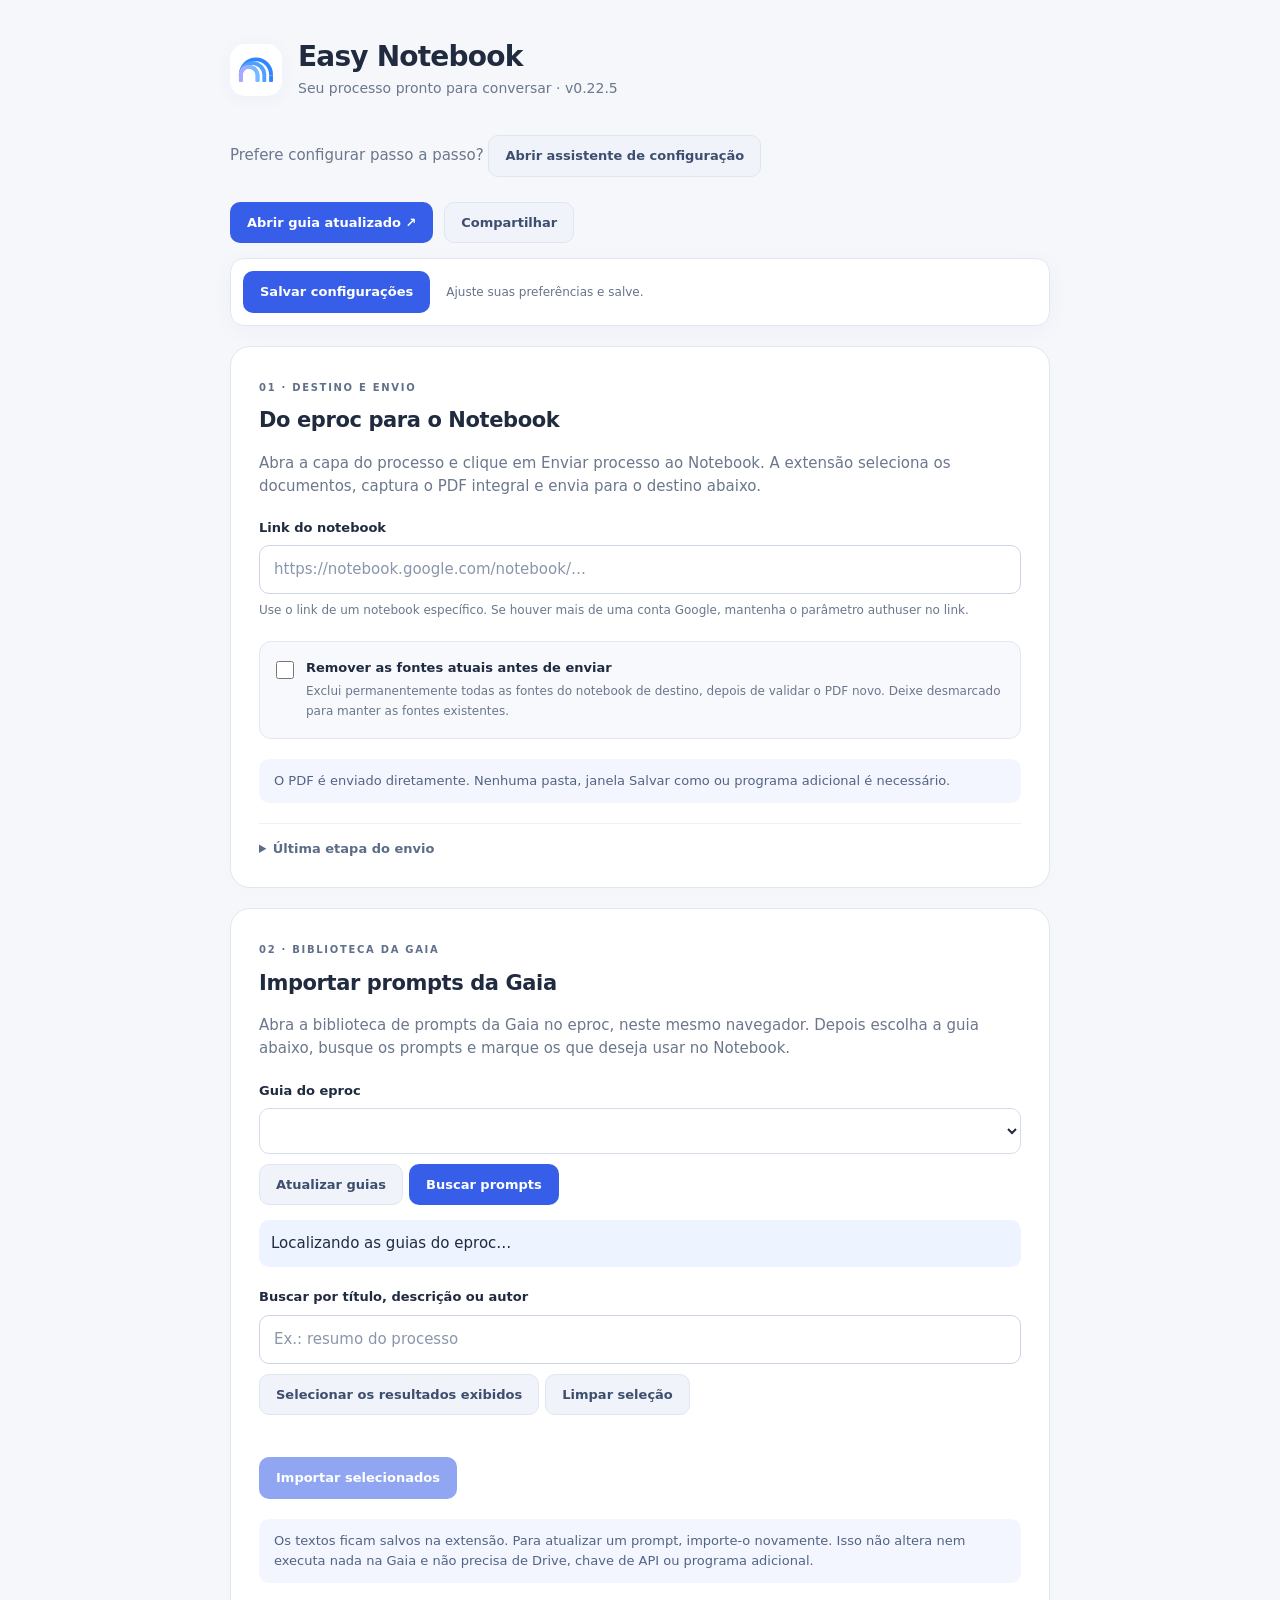
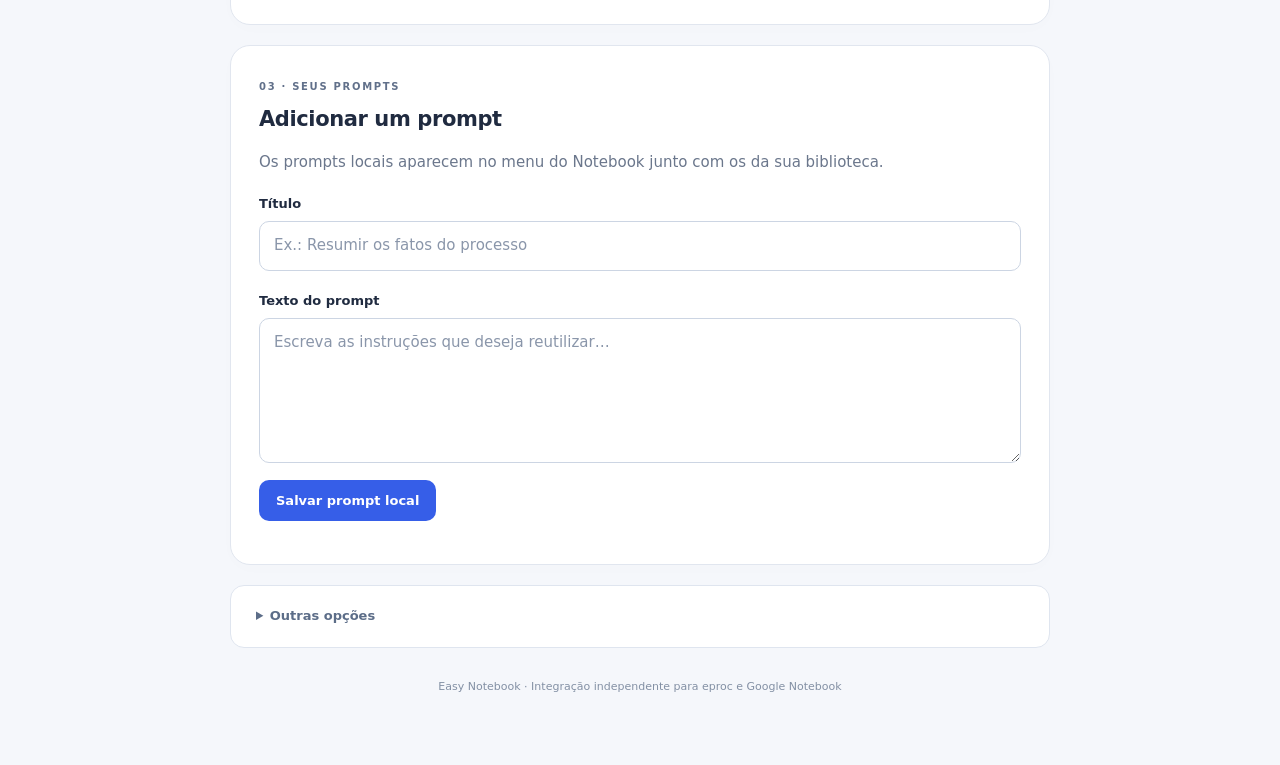
==== commit df884c76: "v0.22.5: suporta arvore originaria externa" ====
--- a/options.html
+++ b/options.html
@@ -1,7 +1,7 @@
 <!doctype html>
 <html lang="pt-BR"><meta charset="utf-8"><meta name="viewport" content="width=device-width,initial-scale=1"><title>Easy Notebook — Configurações</title><link rel="icon" href="icons/notebook.svg"><link rel="stylesheet" href="ui.css">
 <main>
-<header class="brand"><img src="icons/notebook.svg" width="52" height="52" alt=""><div><h1>Easy Notebook</h1><p class="muted">Seu processo pronto para conversar · v0.22.4</p></div></header>
+<header class="brand"><img src="icons/notebook.svg" width="52" height="52" alt=""><div><h1>Easy Notebook</h1><p class="muted">Seu processo pronto para conversar · v0.22.5</p></div></header>
 <p class="muted setup-link">Prefere configurar passo a passo? <button id="setupWizard" type="button" class="secondary">Abrir assistente de configuração</button></p>
 <p class="muted setup-link"><a id="guide" class="button secondary-link" href="https://rambond123.github.io/easy-notebook/" target="_blank" rel="noopener">Abrir guia atualizado ↗</a> <button id="shareGuide" type="button" class="secondary">Compartilhar</button></p>
 <div class="settings-toolbar"><button id="save" type="button">Salvar configurações</button><p id="status" role="status" aria-live="polite">Ajuste suas preferências e salve.</p></div>
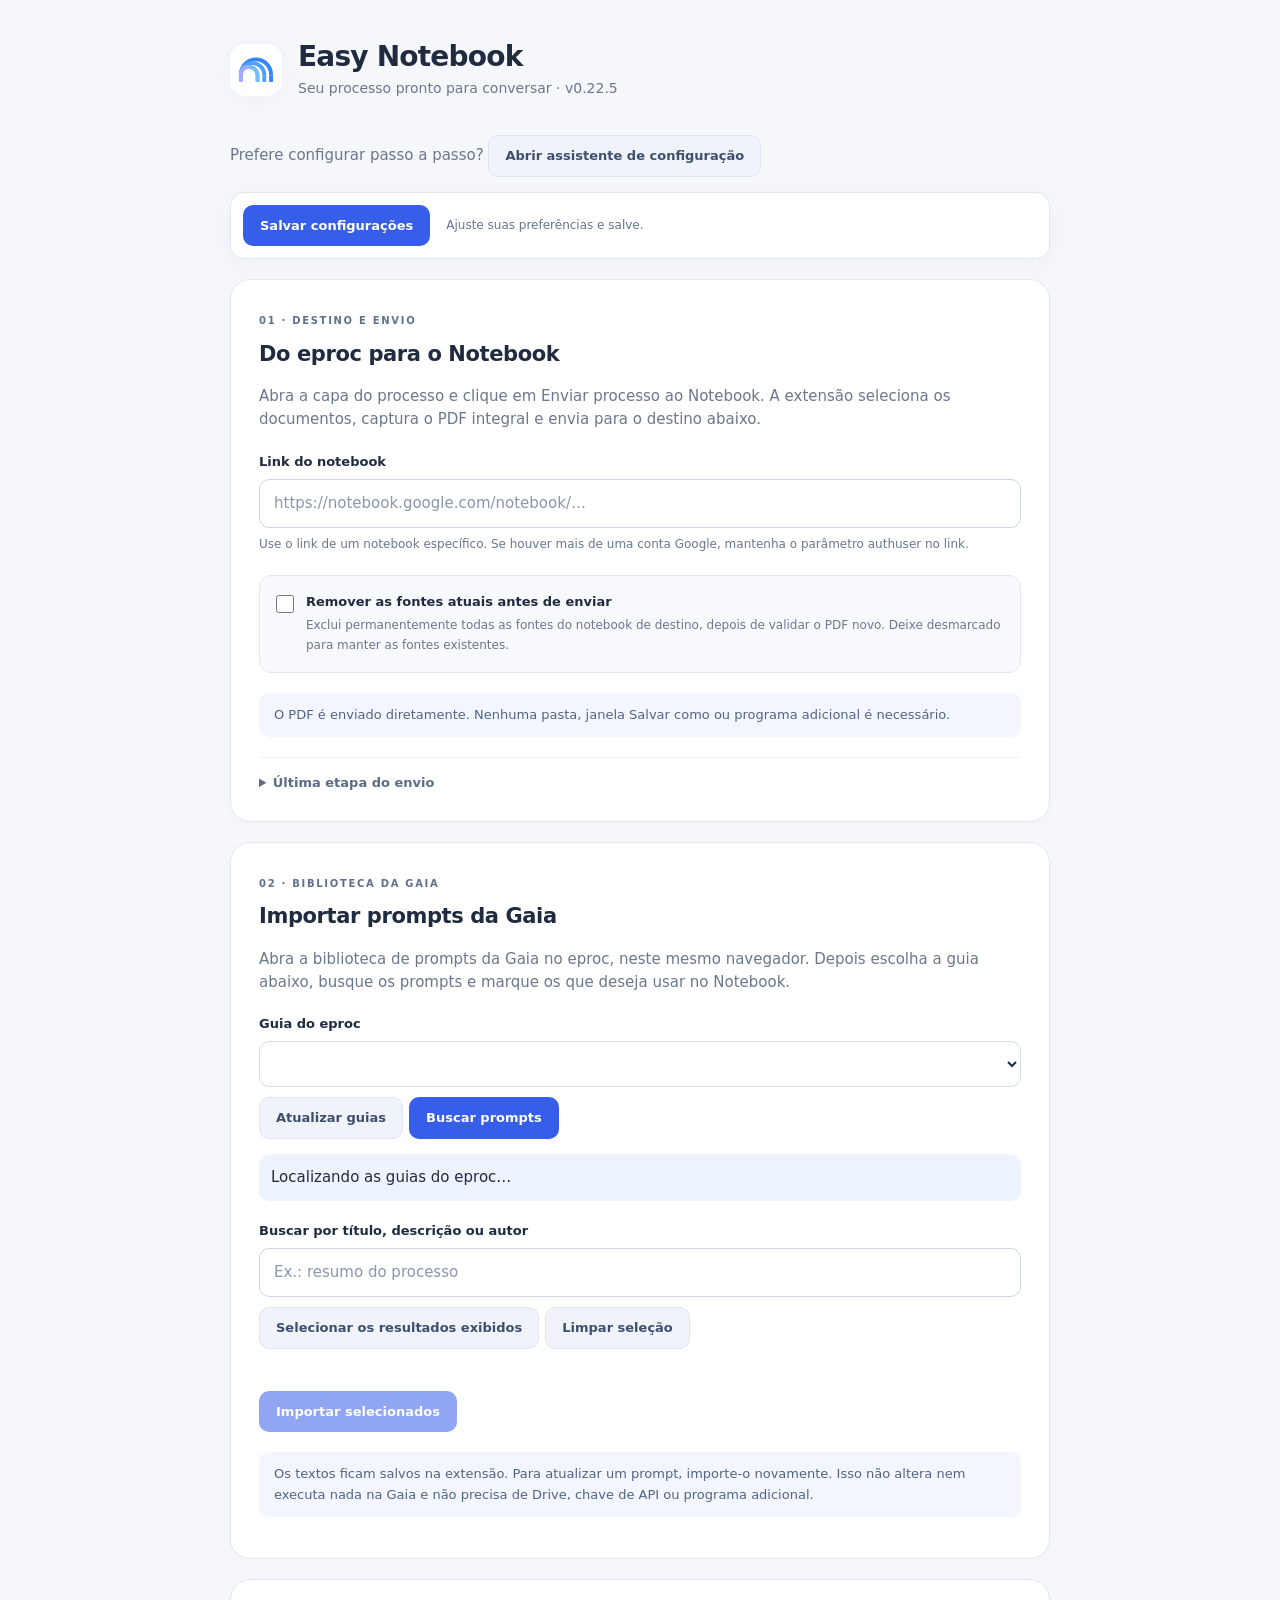
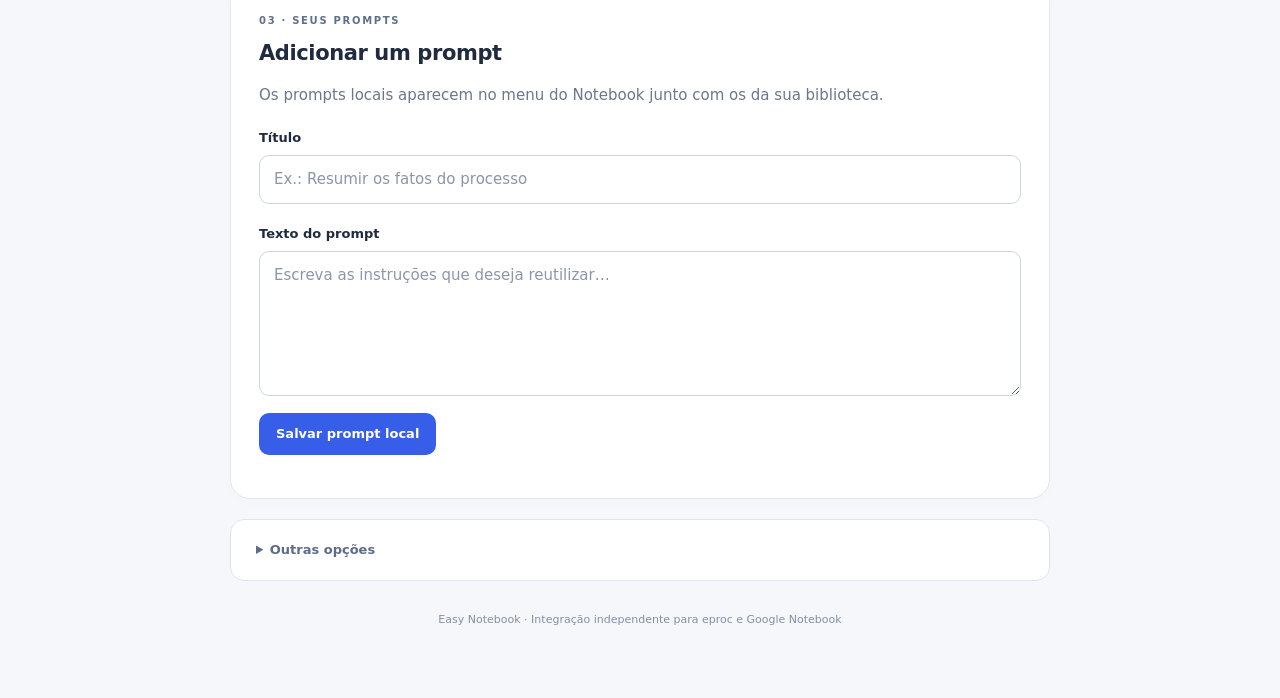
==== commit 66d2426f: "Remove botões Abrir guia e Compartilhar das configurações" ====
--- a/options.html
+++ b/options.html
@@ -3,7 +3,6 @@
 <main>
 <header class="brand"><img src="icons/notebook.svg" width="52" height="52" alt=""><div><h1>Easy Notebook</h1><p class="muted">Seu processo pronto para conversar · v0.22.5</p></div></header>
 <p class="muted setup-link">Prefere configurar passo a passo? <button id="setupWizard" type="button" class="secondary">Abrir assistente de configuração</button></p>
-<p class="muted setup-link"><a id="guide" class="button secondary-link" href="https://rambond123.github.io/easy-notebook/" target="_blank" rel="noopener">Abrir guia atualizado ↗</a> <button id="shareGuide" type="button" class="secondary">Compartilhar</button></p>
 <div class="settings-toolbar"><button id="save" type="button">Salvar configurações</button><p id="status" role="status" aria-live="polite">Ajuste suas preferências e salve.</p></div>
 <section><span class="eyebrow">01 · DESTINO E ENVIO</span><h2>Do eproc para o Notebook</h2><p class="muted">Abra a capa do processo e clique em Enviar processo ao Notebook. A extensão seleciona os documentos, captura o PDF integral e envia para o destino abaixo.</p><label for="notebook">Link do notebook</label><input id="notebook" type="url" placeholder="https://notebook.google.com/notebook/…"><small>Use o link de um notebook específico. Se houver mais de uma conta Google, mantenha o parâmetro authuser no link.</small>
 <label class="check-card" for="replaceSources"><input id="replaceSources" type="checkbox"><span><strong>Remover as fontes atuais antes de enviar</strong><small>Exclui permanentemente todas as fontes do notebook de destino, depois de validar o PDF novo. Deixe desmarcado para manter as fontes existentes.</small></span></label>
